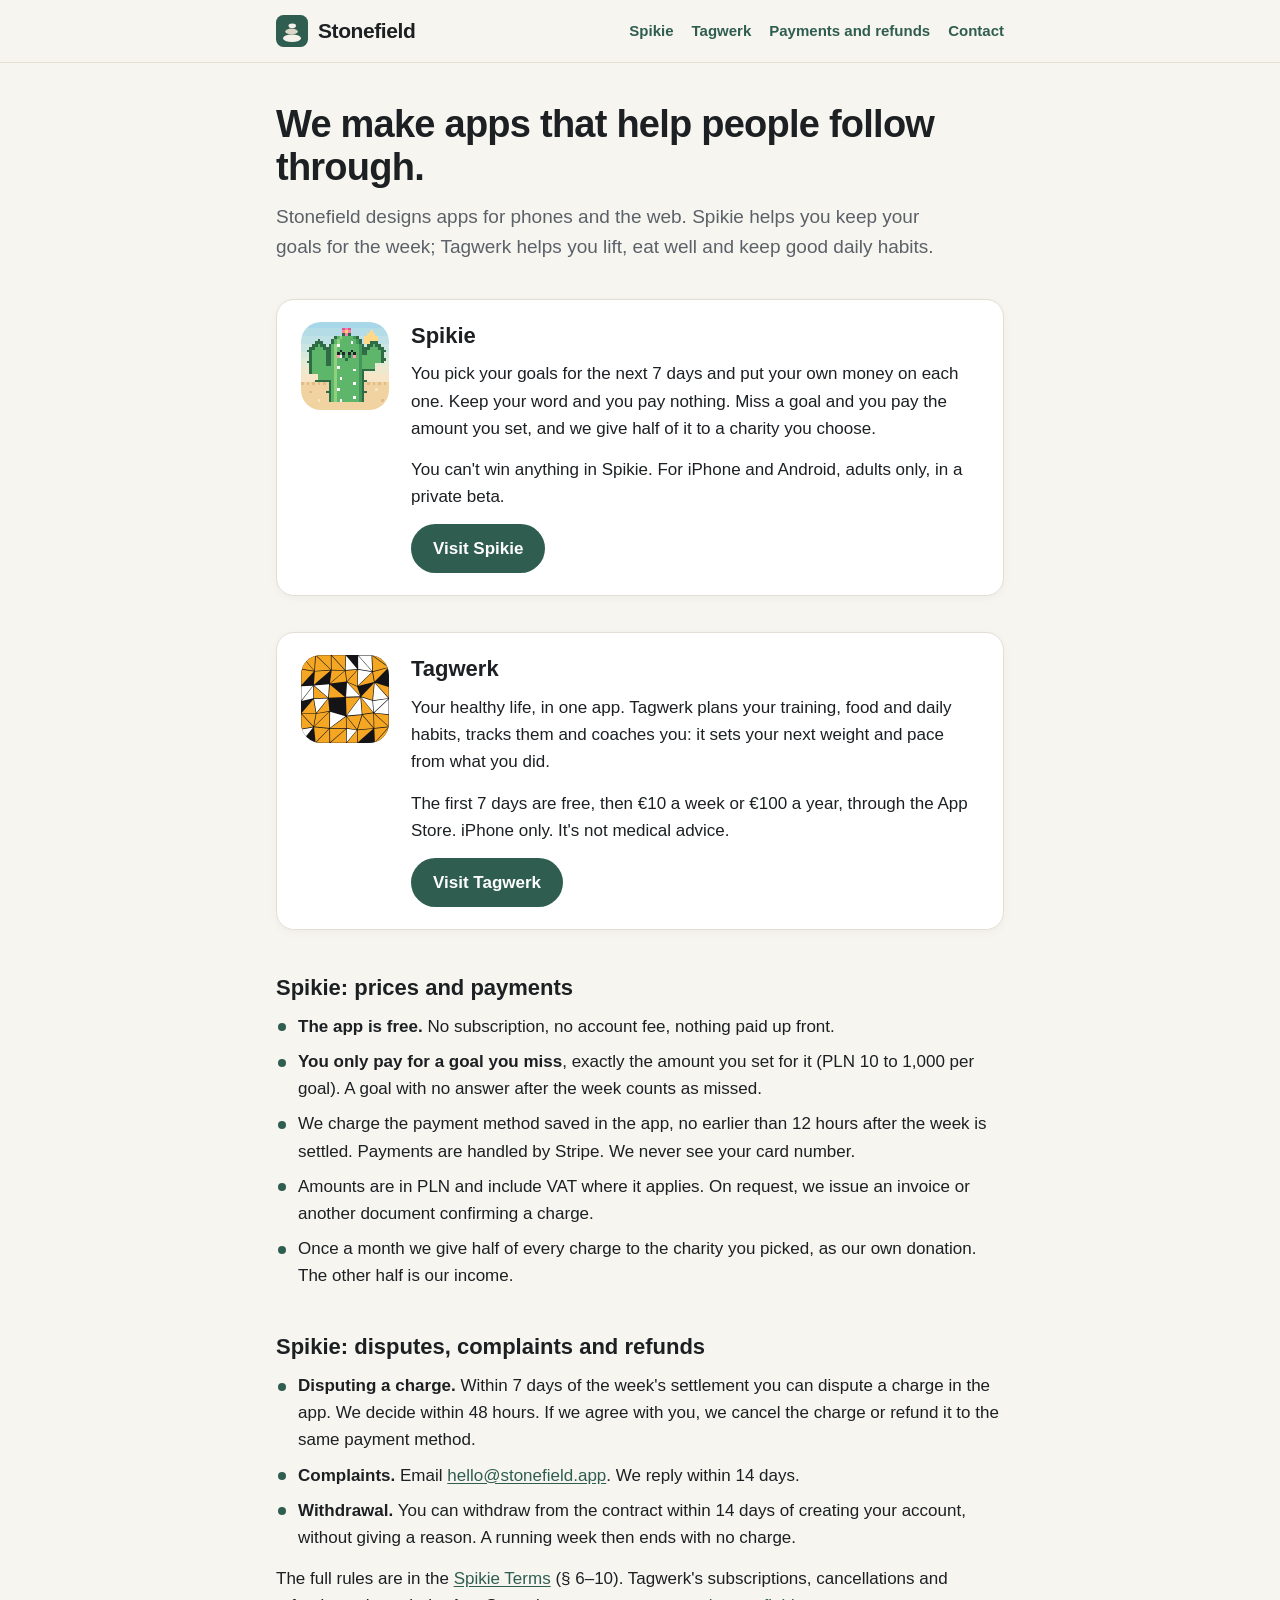
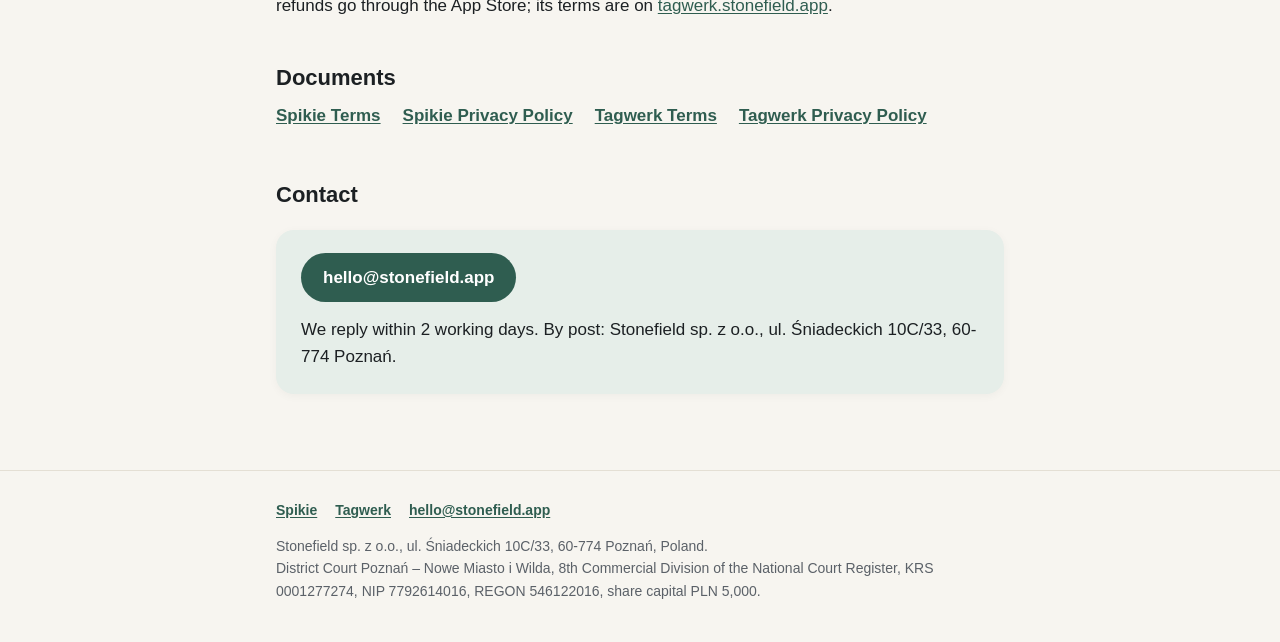
==== index.html @ 6c3b7b88 "Update pages" ====
<!doctype html>
<html lang="en">
<head>
<meta charset="utf-8">
<meta name="viewport" content="width=device-width, initial-scale=1">
<meta name="robots" content="noindex">
<title>Stonefield · makers of Spikie and Tagwerk</title>
<meta name="description" content="Stonefield designs apps for phones and the web: Spikie, for weekly goals with your own money on the line, and Tagwerk, for training, food and daily habits.">
<link rel="icon" href="/assets/stonefield.svg" type="image/svg+xml">
<link rel="stylesheet" href="/assets/stonefield.css">
</head>
<body>
<a class="skip" href="#main">Skip to content</a>
<header class="site-header">
  <div class="wrap">
    <a class="brand" href="/"><img src="/assets/stonefield.svg" alt="" width="32" height="32"><span>Stonefield</span></a>
    <nav aria-label="Menu">
      <a href="#spikie">Spikie</a>
      <a href="#tagwerk">Tagwerk</a>
      <a href="#payments">Payments and refunds</a>
      <a href="#contact">Contact</a>
    </nav>
  </div>
</header>

<main id="main" class="wrap">
  <h1>We make apps that help people follow through.</h1>
  <p class="lead">Stonefield designs apps for phones and the web. Spikie helps you keep your goals for the week;
    Tagwerk helps you lift, eat well and keep good daily habits.</p>

  <section id="spikie" class="card product">
    <img src="/assets/spikie.png" alt="The Spikie icon: a pixel cactus" width="88" height="88">
    <div>
      <h2>Spikie</h2>
      <p>You pick your goals for the next 7 days and put your own money on each one. Keep your word and you pay
        nothing. Miss a goal and you pay the amount you set, and we give half of it to a charity you choose.</p>
      <p>You can't win anything in Spikie. For iPhone and Android, adults only, in a private beta.</p>
      <p><a class="button" href="https://spikie.stonefield.app/en/">Visit Spikie</a></p>
    </div>
  </section>

  <section id="tagwerk" class="card product">
    <img src="/assets/tagwerk.svg" alt="The Tagwerk icon: amber shards" width="88" height="88">
    <div>
      <h2>Tagwerk</h2>
      <p>Your healthy life, in one app. Tagwerk plans your training, food and daily habits, tracks them and coaches
        you: it sets your next weight and pace from what you did.</p>
      <p>The first 7 days are free, then €10 a week or €100 a year, through the App Store. iPhone only. It's not
        medical advice.</p>
      <p><a class="button" href="https://tagwerk.stonefield.app/">Visit Tagwerk</a></p>
    </div>
  </section>

  <h2 id="payments">Spikie: prices and payments</h2>
  <ul class="facts">
    <li><strong>The app is free.</strong> No subscription, no account fee, nothing paid up front.</li>
    <li><strong>You only pay for a goal you miss</strong>, exactly the amount you set for it (PLN 10 to 1,000 per
      goal). A goal with no answer after the week counts as missed.</li>
    <li>We charge the payment method saved in the app, no earlier than 12 hours after the week is settled. Payments
      are handled by Stripe. We never see your card number.</li>
    <li>Amounts are in PLN and include VAT where it applies. On request, we issue an invoice or another document
      confirming a charge.</li>
    <li>Once a month we give half of every charge to the charity you picked, as our own donation. The other half is
      our income.</li>
  </ul>

  <h2 id="refunds">Spikie: disputes, complaints and refunds</h2>
  <ul class="facts">
    <li><strong>Disputing a charge.</strong> Within 7 days of the week's settlement you can dispute a charge in the
      app. We decide within 48 hours. If we agree with you, we cancel the charge or refund it to the same payment
      method.</li>
    <li><strong>Complaints.</strong> Email <a href="mailto:hello@stonefield.app">hello@stonefield.app</a>. We reply
      within 14 days.</li>
    <li><strong>Withdrawal.</strong> You can withdraw from the contract within 14 days of creating your account,
      without giving a reason. A running week then ends with no charge.</li>
  </ul>
  <p>The full rules are in the <a href="https://spikie.stonefield.app/en/terms/#charges">Spikie Terms</a> (§ 6–10).
    Tagwerk's subscriptions, cancellations and refunds go through the App Store; its terms are on
    <a href="https://tagwerk.stonefield.app/">tagwerk.stonefield.app</a>.</p>

  <h2>Documents</h2>
  <ul class="doc-links">
    <li><a href="https://spikie.stonefield.app/en/terms/">Spikie Terms</a></li>
    <li><a href="https://spikie.stonefield.app/en/privacy/">Spikie Privacy Policy</a></li>
    <li><a href="https://tagwerk.stonefield.app/terms.html">Tagwerk Terms</a></li>
    <li><a href="https://tagwerk.stonefield.app/privacy.html">Tagwerk Privacy Policy</a></li>
  </ul>

  <h2 id="contact">Contact</h2>
  <div class="card tint">
    <p><a class="button" href="mailto:hello@stonefield.app">hello@stonefield.app</a></p>
    <p>We reply within 2 working days. By post: Stonefield sp. z o.o., ul. Śniadeckich 10C/33, 60-774 Poznań.</p>
  </div>
</main>

<footer class="site-footer">
  <div class="wrap">
    <div class="links">
      <a href="https://spikie.stonefield.app/en/">Spikie</a>
      <a href="https://tagwerk.stonefield.app/">Tagwerk</a>
      <a href="mailto:hello@stonefield.app">hello@stonefield.app</a>
    </div>
    <address>
      Stonefield sp. z o.o., ul. Śniadeckich 10C/33, 60-774 Poznań, Poland.<br>
      District Court Poznań – Nowe Miasto i Wilda, 8th Commercial Division of the National Court Register, KRS 0001277274,
      NIP 7792614016, REGON 546122016, share capital PLN 5,000.
    </address>
  </div>
</footer>
</body>
</html>
---- assets/stonefield.css ----
/* Stonefield company website (stonefield.app). Same rules as the Spikie site (site/assets/site.css): light only,
   system fonts, nothing loaded from other sites, no scripts. Stone and field colours instead of Spikie's peach. */

:root {
  --bg: #F7F5F0;
  --card: #FFFFFF;
  --text: #1C2023;
  --text-2: #5B6168;
  --border: #E4DFD4;
  --accent: #2F5D50;
  --accent-dark: #234A3F;
  --tint: #E6EEE9;
  --radius: 18px;
  --font: -apple-system, BlinkMacSystemFont, "Segoe UI", Roboto, Inter, "Helvetica Neue", Arial, sans-serif;
  color-scheme: light;
}

* { box-sizing: border-box; }
html { -webkit-text-size-adjust: 100%; }
body { margin: 0; background: var(--bg); color: var(--text); font: 400 17px/1.6 var(--font); }

a { color: var(--accent); text-underline-offset: 2px; }
a:hover { text-decoration-thickness: 2px; }
:focus-visible { outline: 3px solid var(--accent); outline-offset: 2px; border-radius: 4px; }

.skip { position: absolute; left: -9999px; }
.skip:focus { left: 16px; top: 8px; background: var(--card); padding: 8px 12px; z-index: 10; }

.wrap { max-width: 760px; margin: 0 auto; padding: 0 16px; }

/* Header */
.site-header { border-bottom: 1px solid var(--border); }
.site-header .wrap { display: flex; align-items: center; gap: 16px; flex-wrap: wrap; padding-top: 14px; padding-bottom: 14px; }
.brand { display: flex; align-items: center; gap: 10px; text-decoration: none; color: var(--text); margin-right: auto; }
.brand img { width: 32px; height: 32px; }
.brand span { font-size: 21px; font-weight: 700; letter-spacing: -0.02em; }
.site-header nav { display: flex; gap: 4px 18px; flex-wrap: wrap; font-size: 15px; font-weight: 600; }
.site-header nav a { text-decoration: none; }

main.wrap { padding-top: 40px; padding-bottom: 56px; }
h1 { font-size: 38px; line-height: 1.15; margin: 0 0 12px; letter-spacing: -0.02em; }
h2 { font-size: 22px; line-height: 1.3; margin: 44px 0 10px; scroll-margin-top: 16px; }
p, ul { margin: 0 0 14px; }
li { margin-bottom: 8px; }
.eyebrow { font-size: 14px; font-weight: 600; color: var(--text-2); text-transform: uppercase; letter-spacing: 0.06em; margin-bottom: 10px; }
.lead { font-size: 19px; color: var(--text-2); max-width: 36em; }
.meta { font-size: 14px; color: var(--text-2); }

.card { background: var(--card); border: 1px solid var(--border); border-radius: var(--radius); padding: 22px 24px; margin: 20px 0; box-shadow: 0 2px 10px rgba(28, 32, 35, 0.04); }
.card > :last-child, .card > div > :last-child { margin-bottom: 0; }
.card.tint { background: var(--tint); border-color: transparent; }

/* The product card */
.product { display: flex; gap: 22px; align-items: flex-start; margin-top: 36px; }
.product img { width: 88px; height: 88px; border-radius: 20px; image-rendering: pixelated; flex: none; }
.product h2 { margin-top: 0; }

.button { display: inline-block; background: var(--accent); color: #fff; font-weight: 600; text-decoration: none; border-radius: 999px; padding: 11px 22px; }
.button:hover { background: var(--accent-dark); }

.facts { list-style: none; padding: 0; }
.facts li { position: relative; padding-left: 22px; }
.facts li::before { content: ""; position: absolute; left: 2px; top: 0.62em; width: 8px; height: 8px; border-radius: 50%; background: var(--accent); }

.doc-links { display: flex; flex-wrap: wrap; gap: 8px 22px; list-style: none; padding: 0; font-weight: 600; }

/* Missing facts, filled in before launch (scripts/check-site.py --release fails while any are left) */
mark.todo { background: #FDE68A; color: #3B2A00; padding: 0 4px; border-radius: 4px; font-weight: 600; }

/* Footer */
.site-footer { border-top: 1px solid var(--border); padding: 28px 0 40px; font-size: 14px; color: var(--text-2); }
.site-footer .links { display: flex; flex-wrap: wrap; gap: 6px 18px; margin-bottom: 14px; font-weight: 600; }
.site-footer address { font-style: normal; }

@media (max-width: 560px) {
  body { font-size: 16px; }
  h1 { font-size: 30px; }
  .product { flex-direction: column; }
  .product img { width: 72px; height: 72px; border-radius: 16px; }
}

@media print {
  .site-header nav, .skip, .site-footer .links { display: none; }
  body { background: #fff; font-size: 11pt; }
  .card { box-shadow: none; break-inside: avoid; }
  a[href^="http"]::after, a[href^="mailto"]::after { content: " (" attr(href) ")"; font-size: 9pt; color: #555; }
}
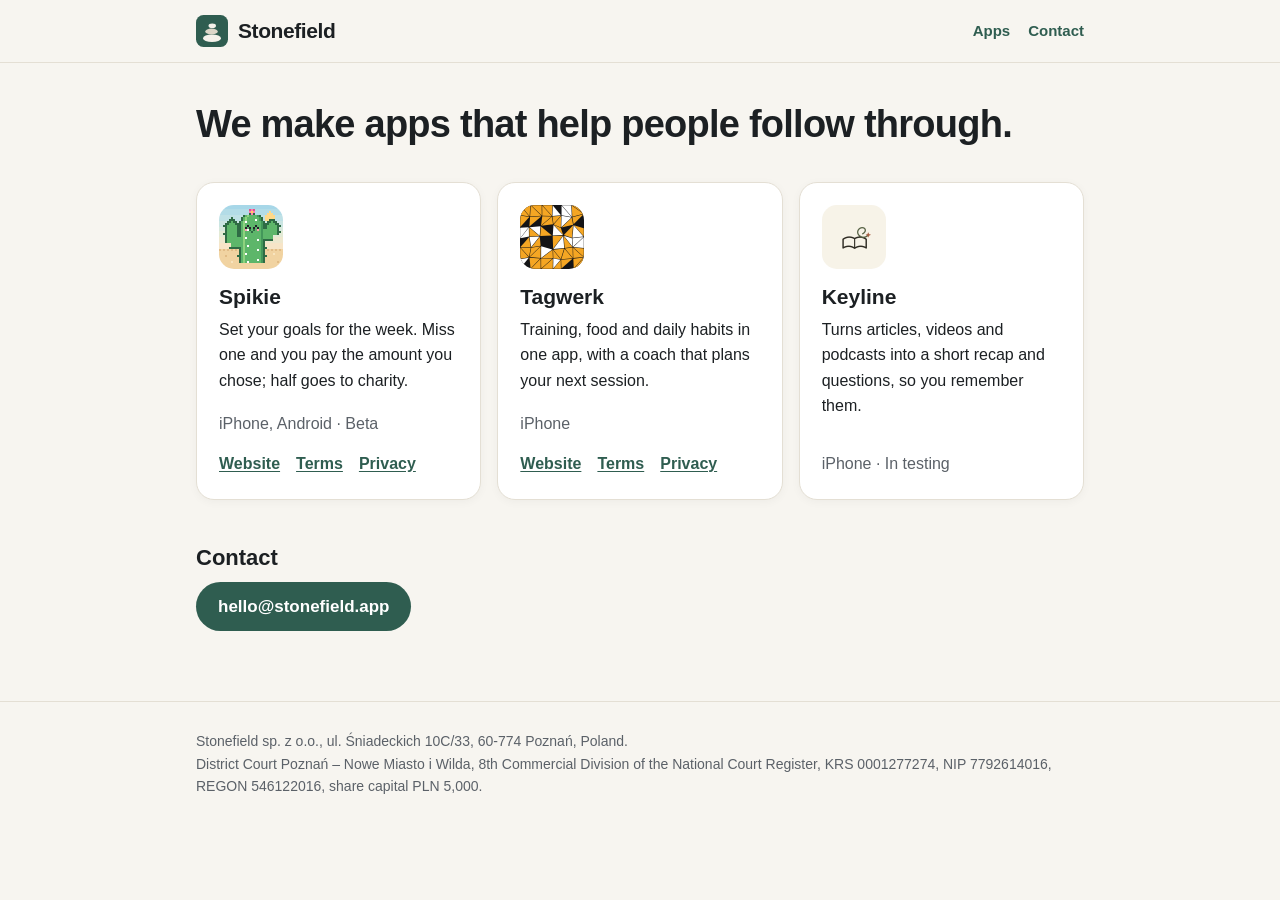
==== commit bcaf01f0: "Update pages" ====
--- a/index.html
+++ b/index.html
@@ -4,8 +4,8 @@
 <meta charset="utf-8">
 <meta name="viewport" content="width=device-width, initial-scale=1">
 <meta name="robots" content="noindex">
-<title>Stonefield · makers of Spikie and Tagwerk</title>
-<meta name="description" content="Stonefield designs apps for phones and the web: Spikie, for weekly goals with your own money on the line, and Tagwerk, for training, food and daily habits.">
+<title>Stonefield · Spikie, Tagwerk and Keyline</title>
+<meta name="description" content="Stonefield makes apps that help people follow through: Spikie, Tagwerk and Keyline.">
 <link rel="icon" href="/assets/stonefield.svg" type="image/svg+xml">
 <link rel="stylesheet" href="/assets/stonefield.css">
 </head>
@@ -15,9 +15,7 @@
   <div class="wrap">
     <a class="brand" href="/"><img src="/assets/stonefield.svg" alt="" width="32" height="32"><span>Stonefield</span></a>
     <nav aria-label="Menu">
-      <a href="#spikie">Spikie</a>
-      <a href="#tagwerk">Tagwerk</a>
-      <a href="#payments">Payments and refunds</a>
+      <a href="#apps">Apps</a>
       <a href="#contact">Contact</a>
     </nav>
   </div>
@@ -25,81 +23,38 @@
 
 <main id="main" class="wrap">
   <h1>We make apps that help people follow through.</h1>
-  <p class="lead">Stonefield designs apps for phones and the web. Spikie helps you keep your goals for the week;
-    Tagwerk helps you lift, eat well and keep good daily habits.</p>
 
-  <section id="spikie" class="card product">
-    <img src="/assets/spikie.png" alt="The Spikie icon: a pixel cactus" width="88" height="88">
-    <div>
+  <section id="apps" class="apps" aria-label="Our apps">
+    <article class="card app">
+      <img class="pixel" src="/assets/spikie.png" alt="" width="64" height="64">
       <h2>Spikie</h2>
-      <p>You pick your goals for the next 7 days and put your own money on each one. Keep your word and you pay
-        nothing. Miss a goal and you pay the amount you set, and we give half of it to a charity you choose.</p>
-      <p>You can't win anything in Spikie. For iPhone and Android, adults only, in a private beta.</p>
-      <p><a class="button" href="https://spikie.stonefield.app/en/">Visit Spikie</a></p>
-    </div>
+      <p>Set your goals for the week. Miss one and you pay the amount you chose; half goes to charity.</p>
+      <p class="meta">iPhone, Android · Beta</p>
+      <p class="app-links"><a href="https://spikie.stonefield.app/en/">Website</a> <a href="https://spikie.stonefield.app/en/terms/">Terms</a> <a href="https://spikie.stonefield.app/en/privacy/">Privacy</a></p>
+    </article>
+
+    <article class="card app">
+      <img src="/assets/tagwerk.svg" alt="" width="64" height="64">
+      <h2>Tagwerk</h2>
+      <p>Training, food and daily habits in one app, with a coach that plans your next session.</p>
+      <p class="meta">iPhone</p>
+      <p class="app-links"><a href="https://tagwerk.stonefield.app/">Website</a> <a href="https://tagwerk.stonefield.app/terms.html">Terms</a> <a href="https://tagwerk.stonefield.app/privacy.html">Privacy</a></p>
+    </article>
+
+    <article class="card app">
+      <img src="/assets/keyline.png" alt="" width="64" height="64">
+      <h2>Keyline</h2>
+      <p>Turns articles, videos and podcasts into a short recap and questions, so you remember them.</p>
+      <p class="meta">iPhone · In testing</p>
+    </article>
   </section>
 
-  <section id="tagwerk" class="card product">
-    <img src="/assets/tagwerk.svg" alt="The Tagwerk icon: amber shards" width="88" height="88">
-    <div>
-      <h2>Tagwerk</h2>
-      <p>Your healthy life, in one app. Tagwerk plans your training, food and daily habits, tracks them and coaches
-        you: it sets your next weight and pace from what you did.</p>
-      <p>The first 7 days are free, then €10 a week or €100 a year, through the App Store. iPhone only. It's not
-        medical advice.</p>
-      <p><a class="button" href="https://tagwerk.stonefield.app/">Visit Tagwerk</a></p>
-    </div>
-  </section>
-
-  <h2 id="payments">Spikie: prices and payments</h2>
-  <ul class="facts">
-    <li><strong>The app is free.</strong> No subscription, no account fee, nothing paid up front.</li>
-    <li><strong>You only pay for a goal you miss</strong>, exactly the amount you set for it (PLN 10 to 1,000 per
-      goal). A goal with no answer after the week counts as missed.</li>
-    <li>We charge the payment method saved in the app, no earlier than 12 hours after the week is settled. Payments
-      are handled by Stripe. We never see your card number.</li>
-    <li>Amounts are in PLN and include VAT where it applies. On request, we issue an invoice or another document
-      confirming a charge.</li>
-    <li>Once a month we give half of every charge to the charity you picked, as our own donation. The other half is
-      our income.</li>
-  </ul>
-
-  <h2 id="refunds">Spikie: disputes, complaints and refunds</h2>
-  <ul class="facts">
-    <li><strong>Disputing a charge.</strong> Within 7 days of the week's settlement you can dispute a charge in the
-      app. We decide within 48 hours. If we agree with you, we cancel the charge or refund it to the same payment
-      method.</li>
-    <li><strong>Complaints.</strong> Email <a href="mailto:hello@stonefield.app">hello@stonefield.app</a>. We reply
-      within 14 days.</li>
-    <li><strong>Withdrawal.</strong> You can withdraw from the contract within 14 days of creating your account,
-      without giving a reason. A running week then ends with no charge.</li>
-  </ul>
-  <p>The full rules are in the <a href="https://spikie.stonefield.app/en/terms/#charges">Spikie Terms</a> (§ 6–10).
-    Tagwerk's subscriptions, cancellations and refunds go through the App Store; its terms are on
-    <a href="https://tagwerk.stonefield.app/">tagwerk.stonefield.app</a>.</p>
-
-  <h2>Documents</h2>
-  <ul class="doc-links">
-    <li><a href="https://spikie.stonefield.app/en/terms/">Spikie Terms</a></li>
-    <li><a href="https://spikie.stonefield.app/en/privacy/">Spikie Privacy Policy</a></li>
-    <li><a href="https://tagwerk.stonefield.app/terms.html">Tagwerk Terms</a></li>
-    <li><a href="https://tagwerk.stonefield.app/privacy.html">Tagwerk Privacy Policy</a></li>
-  </ul>
-
   <h2 id="contact">Contact</h2>
-  <div class="card tint">
-    <p><a class="button" href="mailto:hello@stonefield.app">hello@stonefield.app</a></p>
-    <p>We reply within 2 working days. By post: Stonefield sp. z o.o., ul. Śniadeckich 10C/33, 60-774 Poznań.</p>
-  </div>
+  <p><a class="button" href="mailto:hello@stonefield.app">hello@stonefield.app</a></p>
 </main>
 
 <footer class="site-footer">
   <div class="wrap">
-    <div class="links">
-      <a href="https://spikie.stonefield.app/en/">Spikie</a>
-      <a href="https://tagwerk.stonefield.app/">Tagwerk</a>
-      <a href="mailto:hello@stonefield.app">hello@stonefield.app</a>
-    </div>
     <address>
       Stonefield sp. z o.o., ul. Śniadeckich 10C/33, 60-774 Poznań, Poland.<br>
       District Court Poznań – Nowe Miasto i Wilda, 8th Commercial Division of the National Court Register, KRS 0001277274,
--- a/assets/stonefield.css
+++ b/assets/stonefield.css
@@ -26,7 +26,7 @@
 .skip { position: absolute; left: -9999px; }
 .skip:focus { left: 16px; top: 8px; background: var(--card); padding: 8px 12px; z-index: 10; }
 
-.wrap { max-width: 760px; margin: 0 auto; padding: 0 16px; }
+.wrap { max-width: 920px; margin: 0 auto; padding: 0 16px; }
 
 /* Header */
 .site-header { border-bottom: 1px solid var(--border); }
@@ -50,19 +50,19 @@
 .card > :last-child, .card > div > :last-child { margin-bottom: 0; }
 .card.tint { background: var(--tint); border-color: transparent; }
 
-/* The product card */
-.product { display: flex; gap: 22px; align-items: flex-start; margin-top: 36px; }
-.product img { width: 88px; height: 88px; border-radius: 20px; image-rendering: pixelated; flex: none; }
-.product h2 { margin-top: 0; }
+/* The app cards: three across, one column on phones */
+.apps { display: grid; grid-template-columns: repeat(3, 1fr); gap: 16px; margin: 36px 0 8px; }
+.app { display: flex; flex-direction: column; margin: 0; padding: 22px; }
+.app img { width: 64px; height: 64px; border-radius: 15px; margin-bottom: 14px; }
+.app img.pixel { image-rendering: pixelated; }
+.app h2 { margin: 0 0 6px; font-size: 21px; }
+.app p { font-size: 16px; }
+.app .meta { margin-top: auto; padding-top: 4px; }
+.app-links { display: flex; flex-wrap: wrap; gap: 4px 16px; font-size: 15px; font-weight: 600; margin: 0; }
 
 .button { display: inline-block; background: var(--accent); color: #fff; font-weight: 600; text-decoration: none; border-radius: 999px; padding: 11px 22px; }
 .button:hover { background: var(--accent-dark); }
 
-.facts { list-style: none; padding: 0; }
-.facts li { position: relative; padding-left: 22px; }
-.facts li::before { content: ""; position: absolute; left: 2px; top: 0.62em; width: 8px; height: 8px; border-radius: 50%; background: var(--accent); }
-
-.doc-links { display: flex; flex-wrap: wrap; gap: 8px 22px; list-style: none; padding: 0; font-weight: 600; }
 
 /* Missing facts, filled in before launch (scripts/check-site.py --release fails while any are left) */
 mark.todo { background: #FDE68A; color: #3B2A00; padding: 0 4px; border-radius: 4px; font-weight: 600; }
@@ -72,11 +72,10 @@
 .site-footer .links { display: flex; flex-wrap: wrap; gap: 6px 18px; margin-bottom: 14px; font-weight: 600; }
 .site-footer address { font-style: normal; }
 
-@media (max-width: 560px) {
+@media (max-width: 760px) {
   body { font-size: 16px; }
   h1 { font-size: 30px; }
-  .product { flex-direction: column; }
-  .product img { width: 72px; height: 72px; border-radius: 16px; }
+  .apps { grid-template-columns: 1fr; }
 }
 
 @media print {
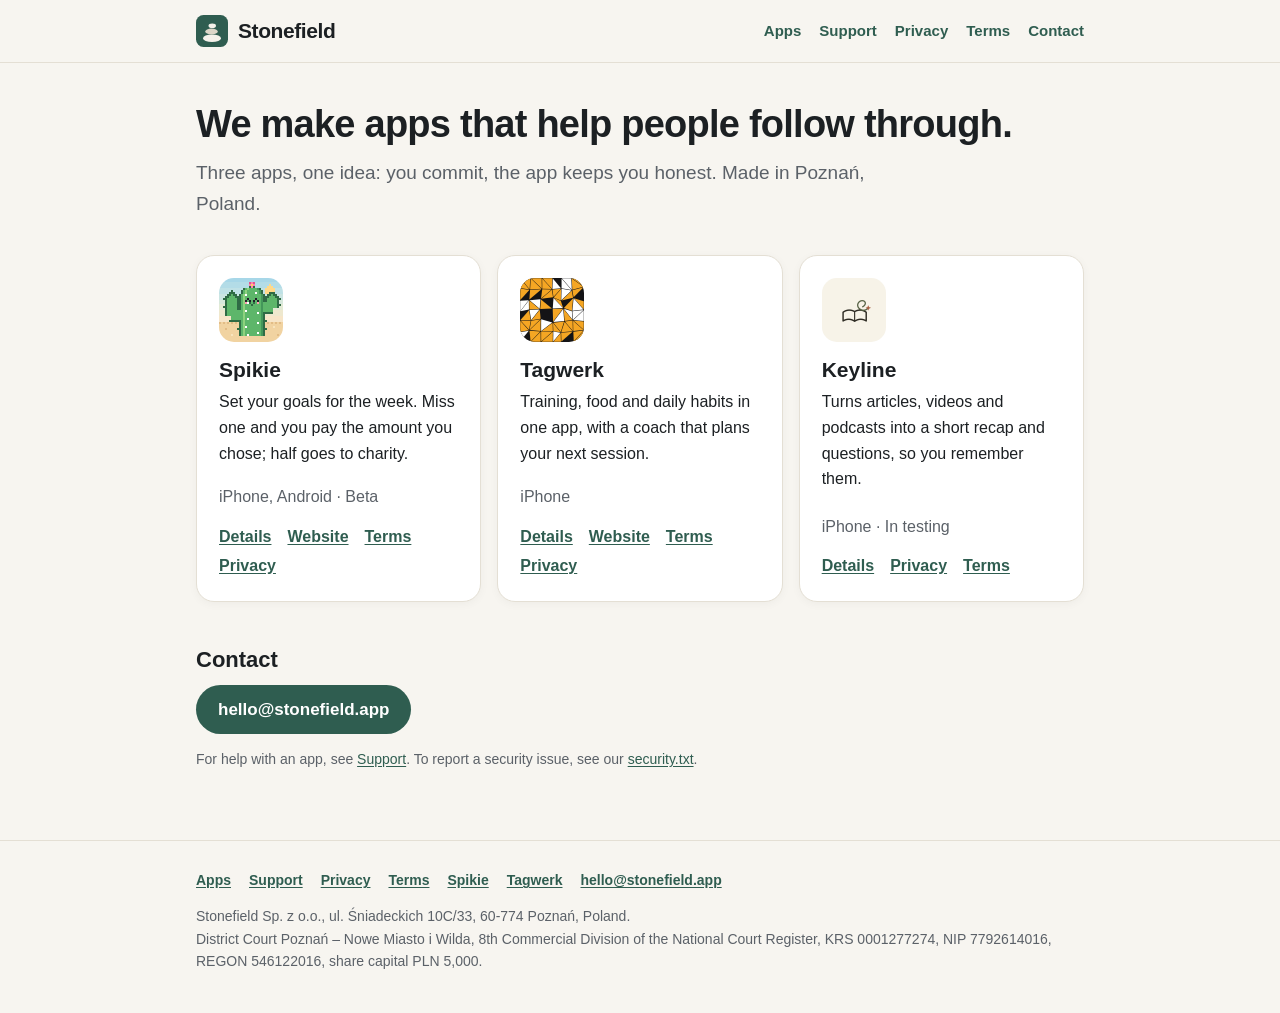
==== commit 2cd24a37: "Build out stonefield.app: app pages, privacy, terms, support, SEO/hosting files - index: remove noin" ====
--- a/index.html
+++ b/index.html
@@ -3,9 +3,15 @@
 <head>
 <meta charset="utf-8">
 <meta name="viewport" content="width=device-width, initial-scale=1">
-<meta name="robots" content="noindex">
 <title>Stonefield · Spikie, Tagwerk and Keyline</title>
 <meta name="description" content="Stonefield makes apps that help people follow through: Spikie, Tagwerk and Keyline.">
+<link rel="canonical" href="https://stonefield.app/">
+<meta property="og:type" content="website">
+<meta property="og:site_name" content="Stonefield">
+<meta property="og:title" content="Stonefield · Spikie, Tagwerk and Keyline">
+<meta property="og:description" content="Stonefield makes apps that help people follow through: Spikie, Tagwerk and Keyline.">
+<meta property="og:url" content="https://stonefield.app/">
+<meta property="og:image" content="https://stonefield.app/assets/stonefield.svg">
 <link rel="icon" href="/assets/stonefield.svg" type="image/svg+xml">
 <link rel="stylesheet" href="/assets/stonefield.css">
 </head>
@@ -15,14 +21,18 @@
   <div class="wrap">
     <a class="brand" href="/"><img src="/assets/stonefield.svg" alt="" width="32" height="32"><span>Stonefield</span></a>
     <nav aria-label="Menu">
-      <a href="#apps">Apps</a>
-      <a href="#contact">Contact</a>
+      <a href="/#apps">Apps</a>
+      <a href="/support/">Support</a>
+      <a href="/privacy/">Privacy</a>
+      <a href="/terms/">Terms</a>
+      <a href="/#contact">Contact</a>
     </nav>
   </div>
 </header>
 
 <main id="main" class="wrap">
   <h1>We make apps that help people follow through.</h1>
+  <p class="lead">Three apps, one idea: you commit, the app keeps you honest. Made in Poznań, Poland.</p>
 
   <section id="apps" class="apps" aria-label="Our apps">
     <article class="card app">
@@ -30,7 +40,7 @@
       <h2>Spikie</h2>
       <p>Set your goals for the week. Miss one and you pay the amount you chose; half goes to charity.</p>
       <p class="meta">iPhone, Android · Beta</p>
-      <p class="app-links"><a href="https://spikie.stonefield.app/en/">Website</a> <a href="https://spikie.stonefield.app/en/terms/">Terms</a> <a href="https://spikie.stonefield.app/en/privacy/">Privacy</a></p>
+      <p class="app-links"><a href="/apps/spikie/">Details</a> <a href="https://spikie.stonefield.app/en/">Website</a> <a href="https://spikie.stonefield.app/en/terms/">Terms</a> <a href="https://spikie.stonefield.app/en/privacy/">Privacy</a></p>
     </article>
 
     <article class="card app">
@@ -38,7 +48,7 @@
       <h2>Tagwerk</h2>
       <p>Training, food and daily habits in one app, with a coach that plans your next session.</p>
       <p class="meta">iPhone</p>
-      <p class="app-links"><a href="https://tagwerk.stonefield.app/">Website</a> <a href="https://tagwerk.stonefield.app/terms.html">Terms</a> <a href="https://tagwerk.stonefield.app/privacy.html">Privacy</a></p>
+      <p class="app-links"><a href="/apps/tagwerk/">Details</a> <a href="https://tagwerk.stonefield.app/">Website</a> <a href="https://tagwerk.stonefield.app/terms.html">Terms</a> <a href="https://tagwerk.stonefield.app/privacy.html">Privacy</a></p>
     </article>
 
     <article class="card app">
@@ -46,17 +56,28 @@
       <h2>Keyline</h2>
       <p>Turns articles, videos and podcasts into a short recap and questions, so you remember them.</p>
       <p class="meta">iPhone · In testing</p>
+      <p class="app-links"><a href="/apps/keyline/">Details</a> <a href="/privacy/">Privacy</a> <a href="/terms/">Terms</a></p>
     </article>
   </section>
 
   <h2 id="contact">Contact</h2>
   <p><a class="button" href="mailto:hello@stonefield.app">hello@stonefield.app</a></p>
+  <p class="meta">For help with an app, see <a href="/support/">Support</a>. To report a security issue, see our <a href="/.well-known/security.txt">security.txt</a>.</p>
 </main>
 
 <footer class="site-footer">
   <div class="wrap">
+    <div class="links">
+      <a href="/#apps">Apps</a>
+      <a href="/support/">Support</a>
+      <a href="/privacy/">Privacy</a>
+      <a href="/terms/">Terms</a>
+      <a href="https://spikie.stonefield.app/en/">Spikie</a>
+      <a href="https://tagwerk.stonefield.app/">Tagwerk</a>
+      <a href="mailto:hello@stonefield.app">hello@stonefield.app</a>
+    </div>
     <address>
-      Stonefield sp. z o.o., ul. Śniadeckich 10C/33, 60-774 Poznań, Poland.<br>
+      Stonefield Sp. z o.o., ul. Śniadeckich 10C/33, 60-774 Poznań, Poland.<br>
       District Court Poznań – Nowe Miasto i Wilda, 8th Commercial Division of the National Court Register, KRS 0001277274,
       NIP 7792614016, REGON 546122016, share capital PLN 5,000.
     </address>
--- a/assets/stonefield.css
+++ b/assets/stonefield.css
@@ -63,6 +63,15 @@
 .button { display: inline-block; background: var(--accent); color: #fff; font-weight: 600; text-decoration: none; border-radius: 999px; padding: 11px 22px; }
 .button:hover { background: var(--accent-dark); }
 
+/* Breadcrumbs and document pages (app details, legal) */
+.crumbs { font-size: 14px; color: var(--text-2); margin: 0 0 18px; }
+.app-page img { width: 64px; height: 64px; border-radius: 15px; margin-bottom: 14px; }
+.app-page img.pixel { image-rendering: pixelated; }
+.app-page h1 { margin-bottom: 8px; }
+.app-page .app-links { margin-top: 18px; align-items: center; }
+.legal h2 { margin-top: 32px; }
+.legal .meta { margin-bottom: 24px; }
+
 
 /* Missing facts, filled in before launch (scripts/check-site.py --release fails while any are left) */
 mark.todo { background: #FDE68A; color: #3B2A00; padding: 0 4px; border-radius: 4px; font-weight: 600; }
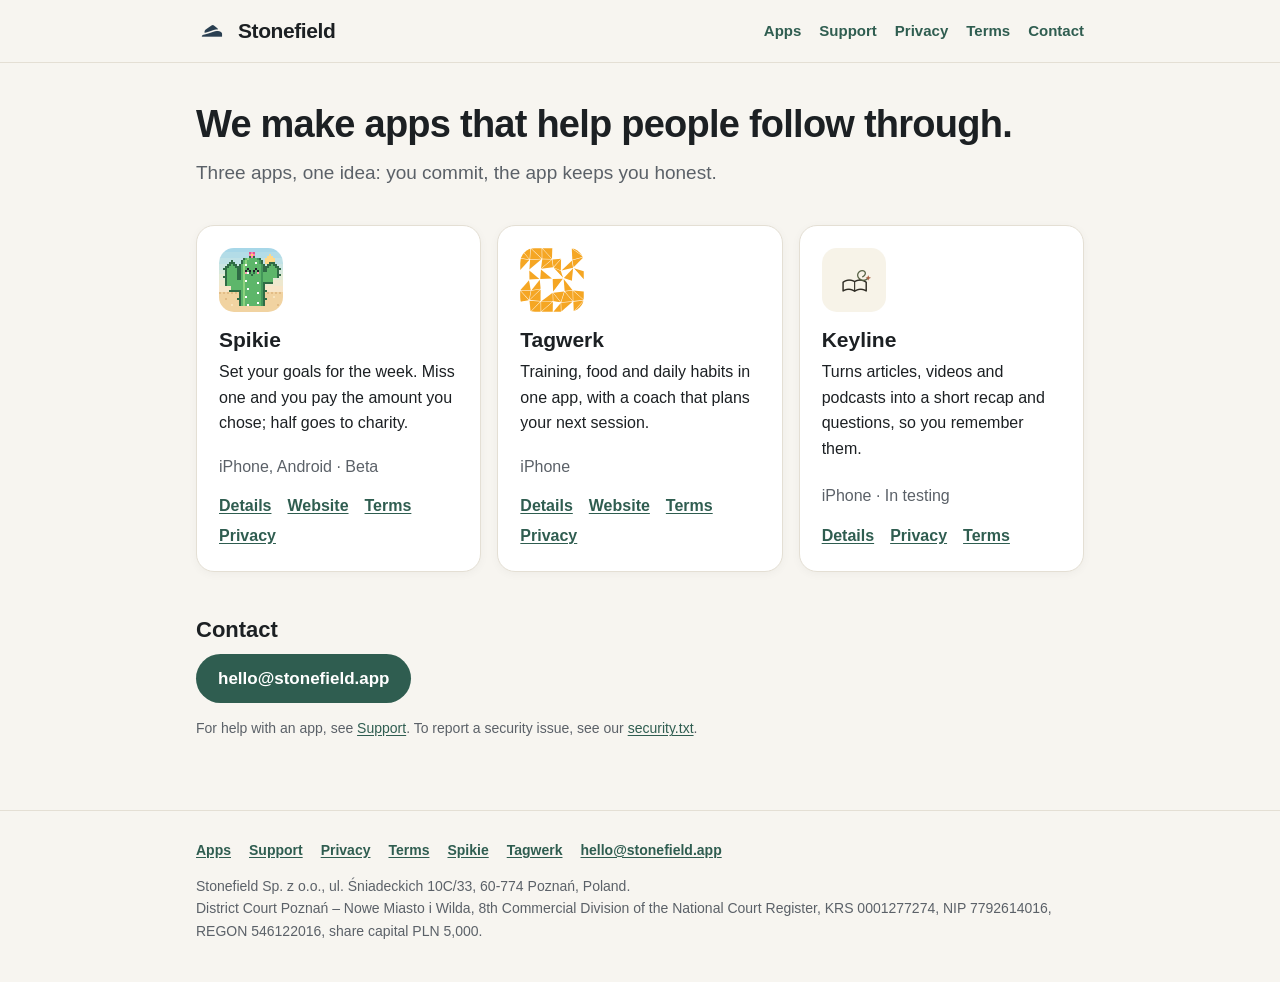
==== commit c5a2f36f: "Use brand-kit logo, fix Tagwerk icon, de-emphasise address in copy - stonefield logo: replace cairn " ====
--- a/index.html
+++ b/index.html
@@ -11,15 +11,17 @@
 <meta property="og:title" content="Stonefield · Spikie, Tagwerk and Keyline">
 <meta property="og:description" content="Stonefield makes apps that help people follow through: Spikie, Tagwerk and Keyline.">
 <meta property="og:url" content="https://stonefield.app/">
-<meta property="og:image" content="https://stonefield.app/assets/stonefield.svg">
-<link rel="icon" href="/assets/stonefield.svg" type="image/svg+xml">
+<meta property="og:image" content="https://stonefield.app/assets/stonefield.png">
+<link rel="icon" type="image/png" sizes="256x256" href="/assets/stonefield.png">
+<link rel="icon" type="image/png" sizes="32x32" href="/assets/favicon-32.png">
+<link rel="apple-touch-icon" href="/assets/apple-touch-icon.png">
 <link rel="stylesheet" href="/assets/stonefield.css">
 </head>
 <body>
 <a class="skip" href="#main">Skip to content</a>
 <header class="site-header">
   <div class="wrap">
-    <a class="brand" href="/"><img src="/assets/stonefield.svg" alt="" width="32" height="32"><span>Stonefield</span></a>
+    <a class="brand" href="/"><img src="/assets/stonefield.png" alt="" width="32" height="32"><span>Stonefield</span></a>
     <nav aria-label="Menu">
       <a href="/#apps">Apps</a>
       <a href="/support/">Support</a>
@@ -32,7 +34,7 @@
 
 <main id="main" class="wrap">
   <h1>We make apps that help people follow through.</h1>
-  <p class="lead">Three apps, one idea: you commit, the app keeps you honest. Made in Poznań, Poland.</p>
+  <p class="lead">Three apps, one idea: you commit, the app keeps you honest.</p>
 
   <section id="apps" class="apps" aria-label="Our apps">
     <article class="card app">
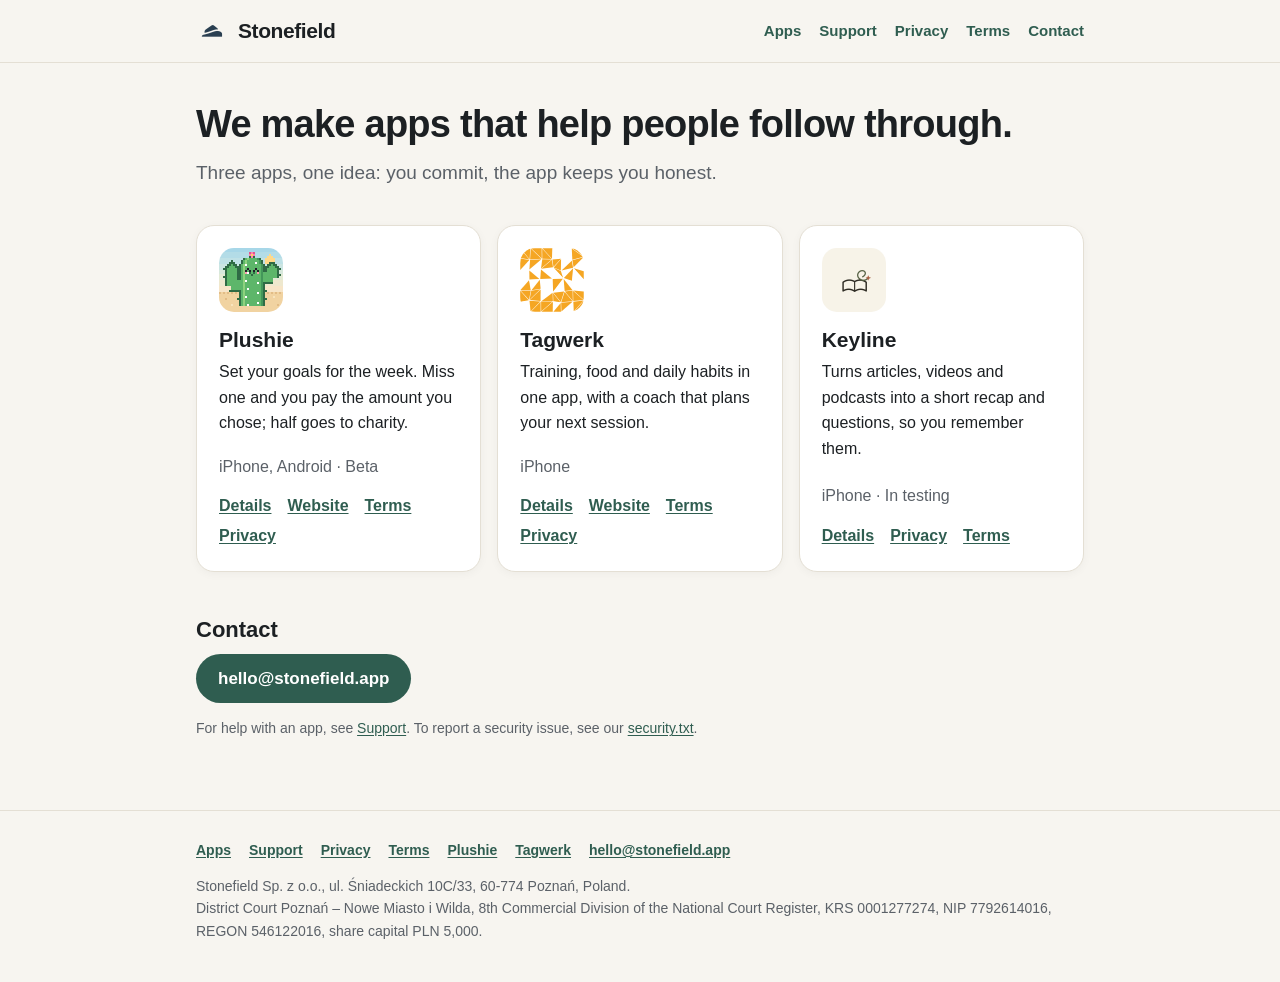
==== commit 985cd7f7: "Rename Spikie card/page to Plushie (/apps/plushie/, plushie.png, plushie.stonefield.app links) Gener" ====
--- a/index.html
+++ b/index.html
@@ -3,13 +3,13 @@
 <head>
 <meta charset="utf-8">
 <meta name="viewport" content="width=device-width, initial-scale=1">
-<title>Stonefield · Spikie, Tagwerk and Keyline</title>
-<meta name="description" content="Stonefield makes apps that help people follow through: Spikie, Tagwerk and Keyline.">
+<title>Stonefield · Plushie, Tagwerk and Keyline</title>
+<meta name="description" content="Stonefield makes apps that help people follow through: Plushie, Tagwerk and Keyline.">
 <link rel="canonical" href="https://stonefield.app/">
 <meta property="og:type" content="website">
 <meta property="og:site_name" content="Stonefield">
-<meta property="og:title" content="Stonefield · Spikie, Tagwerk and Keyline">
-<meta property="og:description" content="Stonefield makes apps that help people follow through: Spikie, Tagwerk and Keyline.">
+<meta property="og:title" content="Stonefield · Plushie, Tagwerk and Keyline">
+<meta property="og:description" content="Stonefield makes apps that help people follow through: Plushie, Tagwerk and Keyline.">
 <meta property="og:url" content="https://stonefield.app/">
 <meta property="og:image" content="https://stonefield.app/assets/stonefield.png">
 <link rel="icon" type="image/png" sizes="256x256" href="/assets/stonefield.png">
@@ -38,11 +38,11 @@
 
   <section id="apps" class="apps" aria-label="Our apps">
     <article class="card app">
-      <img class="pixel" src="/assets/spikie.png" alt="" width="64" height="64">
-      <h2>Spikie</h2>
+      <img class="pixel" src="/assets/plushie.png" alt="" width="64" height="64">
+      <h2>Plushie</h2>
       <p>Set your goals for the week. Miss one and you pay the amount you chose; half goes to charity.</p>
       <p class="meta">iPhone, Android · Beta</p>
-      <p class="app-links"><a href="/apps/spikie/">Details</a> <a href="https://spikie.stonefield.app/en/">Website</a> <a href="https://spikie.stonefield.app/en/terms/">Terms</a> <a href="https://spikie.stonefield.app/en/privacy/">Privacy</a></p>
+      <p class="app-links"><a href="/apps/plushie/">Details</a> <a href="https://plushie.stonefield.app/en/">Website</a> <a href="https://plushie.stonefield.app/en/terms/">Terms</a> <a href="https://plushie.stonefield.app/en/privacy/">Privacy</a></p>
     </article>
 
     <article class="card app">
@@ -74,7 +74,7 @@
       <a href="/support/">Support</a>
       <a href="/privacy/">Privacy</a>
       <a href="/terms/">Terms</a>
-      <a href="https://spikie.stonefield.app/en/">Spikie</a>
+      <a href="https://plushie.stonefield.app/en/">Plushie</a>
       <a href="https://tagwerk.stonefield.app/">Tagwerk</a>
       <a href="mailto:hello@stonefield.app">hello@stonefield.app</a>
     </div>
--- a/assets/stonefield.css
+++ b/assets/stonefield.css
@@ -1,5 +1,5 @@
-/* Stonefield company website (stonefield.app). Same rules as the Spikie site (site/assets/site.css): light only,
-   system fonts, nothing loaded from other sites, no scripts. Stone and field colours instead of Spikie's peach. */
+/* Stonefield company website (stonefield.app). Same rules as the Plushie site (site/assets/site.css): light only,
+   system fonts, nothing loaded from other sites, no scripts. Stone and field colours instead of Plushie's peach. */
 
 :root {
   --bg: #F7F5F0;
